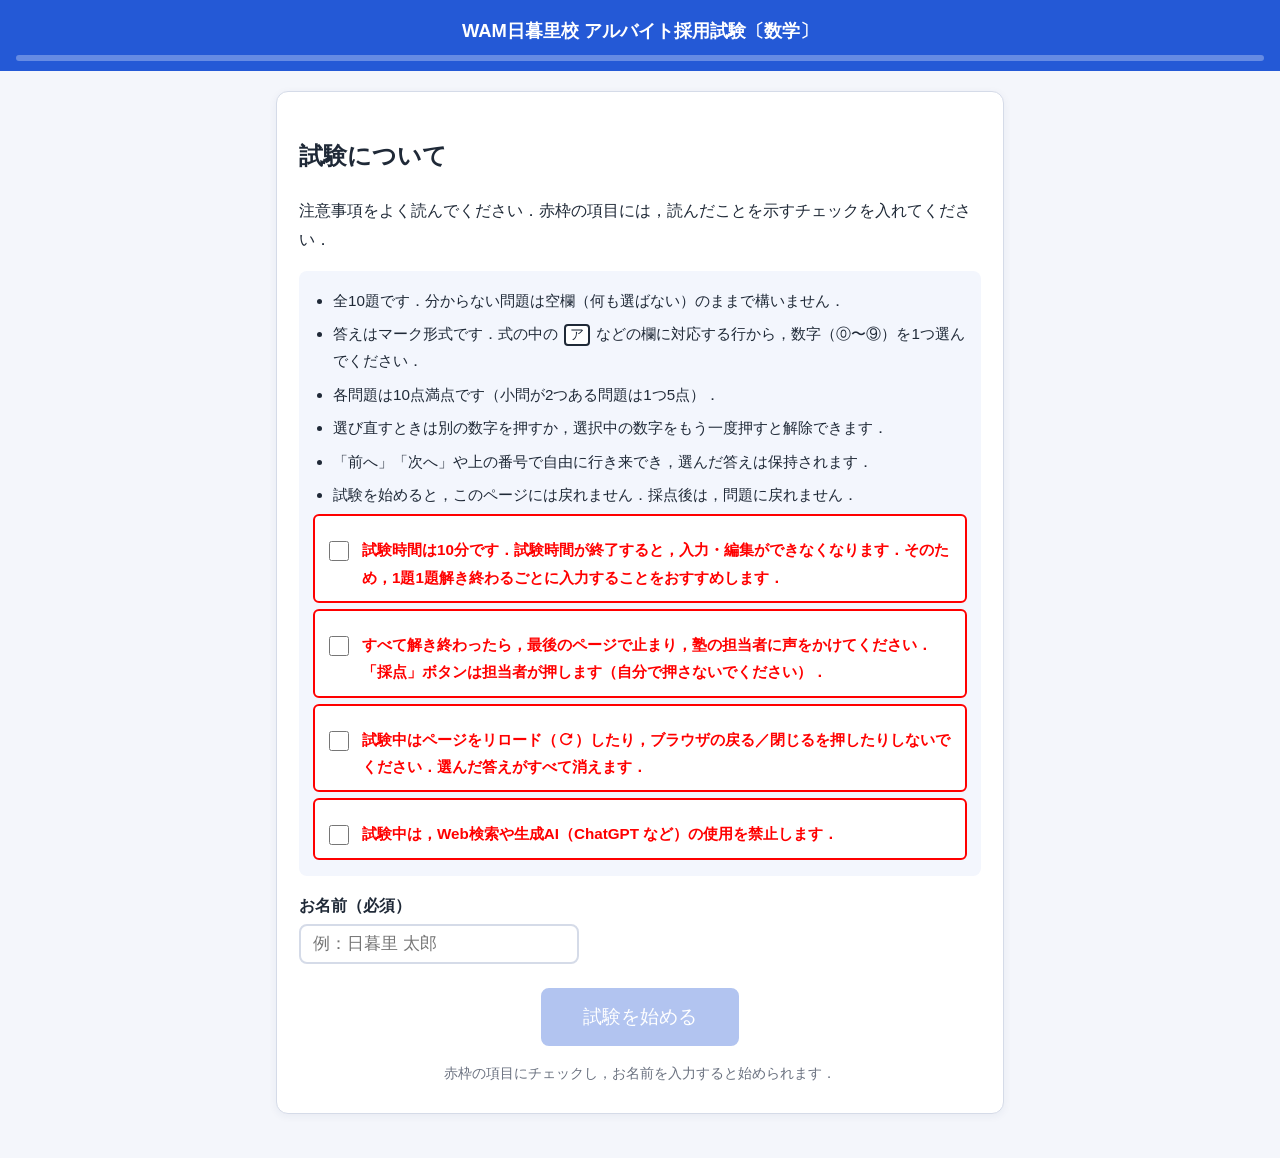
==== index.html @ e1ed0a29 "first commit" ====
<!DOCTYPE html>
<html lang="ja">

<head>
  <meta charset="UTF-8">
  <meta name="viewport" content="width=device-width, initial-scale=1">
  <title>採用試験〔数学〕</title>
  <link rel="stylesheet" href="style.css">
</head>
<body>
<header class="site-header">
    <div class="header-top">
      <h1>WAM日暮里校  アルバイト採用試験〔数学〕</h1>
      <div id="timer" class="timer" hidden aria-live="off"><span class="timer-label">残り時間</span><span id="timerValue">10:00</span></div>
    </div>
    <div class="progress" aria-hidden="true">
      <div id="progressBar"></div>
    </div>
    <nav id="pager" class="pager" aria-label="問題一覧"></nav>
  </header>

  <main id="app"></main>

  <footer class="site-footer">
    <button id="prevBtn" class="btn ghost" type="button">← 前へ</button>
    <span id="pageInfo"></span>
    <button id="nextBtn" class="btn primary" type="button">次へ →</button>
  </footer>

  <script src="data.js"></script>
<script src="script.js"></script>
</body>

</html>
---- style.css ----
:root {
  --bg: #f4f6fb;
  --card: #ffffff;
  --text: #1f2937;
  --muted: #6b7280;
  --primary: #2459d6;
  --primary-dark: #1b45a8;
  --border: #d5dbe8;
  --ok: #15803d;
  --ok-bg: #e7f6ec;
  --ng: #b91c1c;
  --ng-bg: #fdeaea;
  --blank: #92600a;
  --blank-bg: #fff4dc;
}

* {
  box-sizing: border-box;
}

body {
  margin: 0;
  background: var(--bg);
  color: var(--text);
  font-family: "Hiragino Kaku Gothic ProN", "Yu Gothic", "Meiryo", sans-serif;
  line-height: 1.8;
  padding-bottom: 84px;
}

.site-header {
  background: var(--primary);
  color: #fff;
  padding: 14px 16px 10px;
  position: sticky;
  top: 0;
  z-index: 10;
}

.site-header h1 {
  margin: 0 0 8px;
  font-size: 1.15rem;
  text-align: center;
}

.progress {
  height: 6px;
  background: rgba(255, 255, 255, .3);
  border-radius: 3px;
  overflow: hidden;
}

#progressBar {
  height: 100%;
  width: 0;
  background: #fff;
  transition: width .25s;
}

.pager {
  display: flex;
  flex-wrap: wrap;
  gap: 6px;
  justify-content: center;
  margin-top: 10px;
}

.pager button {
  min-width: 34px;
  height: 30px;
  border-radius: 15px;
  border: 1px solid rgba(255, 255, 255, .6);
  background: transparent;
  color: #fff;
  cursor: pointer;
  font-size: .85rem;
}

.pager button.answered {
  background: rgba(255, 255, 255, .28);
}

.pager button.current {
  background: #fff;
  color: var(--primary);
  font-weight: bold;
}

main {
  max-width: 760px;
  margin: 20px auto;
  padding: 0 16px;
}

.card {
  background: var(--card);
  border: 1px solid var(--border);
  border-radius: 12px;
  padding: 22px 22px 26px;
  box-shadow: 0 2px 8px rgba(30, 50, 100, .06);
}

.q-head {
  display: flex;
  align-items: baseline;
  gap: 10px;
  flex-wrap: wrap;
  margin-bottom: 8px;
}

.q-no {
  font-size: 1.4rem;
  font-weight: bold;
  color: var(--primary);
}

.q-level {
  font-size: .8rem;
  background: #e6ecfb;
  color: var(--primary-dark);
  padding: 1px 10px;
  border-radius: 10px;
}

.q-text {
  font-size: 1.05rem;
  margin: 6px 0 12px;
}

.q-text p {
  margin: 4px 0;
}

.figure {
  text-align: center;
  margin: 10px 0 14px;
}

.figure svg {
  max-width: 100%;
  height: auto;
  background: #fafbff;
  border: 1px solid var(--border);
  border-radius: 8px;
}

.btn {
  font-size: 1rem;
  padding: 10px 22px;
  border-radius: 8px;
  cursor: pointer;
  border: 2px solid var(--primary);
  font-family: inherit;
}

.btn.primary {
  background: var(--primary);
  color: #fff;
}

.btn.primary:hover {
  background: var(--primary-dark);
}

.btn.ghost {
  background: #fff;
  color: var(--primary);
}

.btn.ghost:hover {
  background: #eef2fd;
}

.btn:disabled {
  opacity: .35;
  cursor: default;
}

.btn.big {
  font-size: 1.2rem;
  padding: 14px 40px;
}

.site-footer {
  position: fixed;
  left: 0;
  right: 0;
  bottom: 0;
  background: #fff;
  border-top: 1px solid var(--border);
  padding: 12px 16px;
  display: flex;
  justify-content: space-between;
  align-items: center;
  gap: 8px;
}

.site-footer span {
  color: var(--muted);
  font-size: .9rem;
}

.center {
  text-align: center;
}

.start-box label {
  display: block;
  margin: 14px 0 4px;
  font-weight: bold;
}

.start-box input {
  font-size: 1.05rem;
  padding: 8px 12px;
  width: 280px;
  max-width: 100%;
  border: 2px solid var(--border);
  border-radius: 8px;
}

.notes {
  background: #f3f6fd;
  border-radius: 8px;
  padding: 10px 18px 10px 34px;
  font-size: .95rem;
}

.summary {
  font-size: 1.1rem;
  margin: 12px 0 18px;
}

.score-big {
  font-size: 2.6rem;
  font-weight: bold;
  color: var(--primary);
  line-height: 1.2;
}

.result-q {
  border-top: 1px solid var(--border);
  padding-top: 12px;
  margin-top: 14px;
}

.result-q h3 {
  margin: 0 0 6px;
  font-size: 1rem;
}

.result-part {
  border-radius: 8px;
  padding: 8px 12px;
  margin: 8px 0;
  font-size: .95rem;
}

.result-part.ok {
  background: var(--ok-bg);
}

.result-part.ng {
  background: var(--ng-bg);
}

.result-part.blank {
  background: var(--blank-bg);
}

.result-part .explain {
  color: var(--muted);
  font-size: .88rem;
  margin-top: 2px;
}

.warn {
  color: var(--blank);
  background: var(--blank-bg);
  border-radius: 8px;
  padding: 8px 12px;
  font-size: .95rem;
}

/* ===== マーク形式の解答欄 ===== */
.part { margin: 18px 0 26px; }
.formula { font-size: 1.25rem; display: flex; align-items: center; flex-wrap: wrap; gap: 4px; }
.formula .label { font-weight: bold; margin-right: 8px; }
.part .hint { font-size: .85rem; color: var(--muted); margin: 2px 0 0; }
.box {
  display: inline-flex; align-items: center; justify-content: center;
  min-width: 2em; height: 2em; padding: 0 4px; margin: 0 2px;
  border: 2px solid var(--text); border-radius: 4px; background: #fff; font-size: 1.05rem;
}
.box.filled { background: #e6ecfb; border-color: var(--primary); color: var(--primary-dark); font-weight: bold; }
.box.small { height: 1.8em; font-size: .95rem; flex: none; }
.box.inline { height: 1.5em; min-width: 1.6em; font-size: .9rem; }

.mark-sheet { margin-top: 12px; border: 1px solid var(--border); border-radius: 8px; padding: 6px 10px; background: #fcfcff; }
.mark-row { display: flex; align-items: center; gap: 10px; padding: 4px 0; border-bottom: 1px dashed var(--border); }
.mark-row:last-child { border-bottom: none; }
.marks { display: flex; flex-wrap: wrap; gap: 2px; }
button.mark {
  width: 36px; height: 36px; border-radius: 50%; border: 1px solid transparent; background: transparent;
  font-size: 1.35rem; line-height: 1; cursor: pointer; color: var(--text); padding: 0; font-family: inherit;
}
button.mark:hover { background: #eef2fd; border-color: var(--border); }
button.mark.on { background: var(--primary); color: #fff; border-color: var(--primary); }

.mark-sym { font-weight: bold; margin-right: 6px; }
.ok .mark-sym { color: var(--ok); }
.ng .mark-sym { color: var(--ng); }
.blank .mark-sym { color: var(--blank); }

/* ===== 解答ページ ===== */
.ans-page main { display: flex; flex-direction: column; gap: 18px; }
.ans-page .site-header { position: static; }
.ans-page { padding-bottom: 24px; }
.ans-card { scroll-margin-top: 12px; }
.ans-value { font-size: 1.15rem; }

@media (max-width: 520px) {
  .card { padding: 16px 14px 20px; }
  button.mark { width: 30px; height: 30px; font-size: 1.15rem; }
}

.q-pt { font-size: .85rem; color: var(--muted); }
.q-score { float: right; font-size: 1.1rem; color: var(--primary); }

/* 分数 */
.frac { display: inline-flex; flex-direction: column; align-items: center; vertical-align: middle; margin: 0 4px; }
.frac .num, .frac .den { display: flex; align-items: center; justify-content: center; padding: 2px 4px; }
.frac .num { border-bottom: 2px solid var(--text); }

/* リロード禁止の注意（最初のページのみ） */
.notes.check-list { padding: 10px 14px 10px 34px; }
.check-list .warn-li { list-style: none; margin-left: -20px; }
.check-list li { margin: 6px 0; }
.check-list label { display: flex; gap: 10px; align-items: flex-start; cursor: pointer; }
.check-list input[type="checkbox"] { width: 20px; height: 20px; margin-top: 5px; flex: none; cursor: pointer; }
.check-list .warn-li {
  color: rgb(255, 0, 0); border: 2px solid rgb(255, 0, 0); border-radius: 6px; background: #fff; padding: 6px 10px;
}
.hint-start { color: var(--muted); font-size: .85rem; margin: 6px 0 0; }
.finish-note {
  color: rgb(255, 0, 0); font-weight: bold; font-size: 1.05rem;
  border: 2px solid rgb(255, 0, 0); border-radius: 6px; background: #fff; padding: 8px 12px;
}

/* リロードアイコン */
.reload-icon { width: 1.2em; height: 1.2em; vertical-align: -0.25em; display: inline-block; }

/* タイマー（右上） */
.site-header { position: sticky; }
.timer {
  flex: none;
  background: rgba(255, 255, 255, .18); border: 1px solid rgba(255, 255, 255, .7);
  border-radius: 8px; padding: 2px 10px; line-height: 1.4; text-align: center;
  font-variant-numeric: tabular-nums;
}
.timer-label { display: inline; font-size: .7rem; opacity: .9; }
#timerValue { font-size: 1.35rem; font-weight: bold; }
.timer.low { background: #fff; color: rgb(255, 0, 0); border-color: #fff; }
.timer.over { background: rgb(255, 0, 0); color: #fff; }
.header-top { display: flex; align-items: center; justify-content: center; gap: 12px; margin-bottom: 8px; }
.header-top h1 { margin: 0; flex: 1; }
.timer { display: flex; align-items: baseline; gap: 6px; }
.timer[hidden] { display: none; }
@media (max-width: 640px) {
  .header-top h1 { text-align: left; font-size: 1rem; }
}

/* 印刷用 */
.print-only { display: none; }
@media print {
  @page { size: A4; margin: 14mm; }
  * { -webkit-print-color-adjust: exact; print-color-adjust: exact; }
  body { background: #fff; padding: 0 !important; font-size: 11pt; line-height: 1.6; }
  .site-header, .site-footer, .timer, .btn, button, .pager { display: none !important; }
  main { max-width: none; margin: 0; padding: 0; }
  .card { border: none; box-shadow: none; padding: 0; }
  .print-only { display: block; }
  .print-meta { text-align: right; font-size: 10pt; color: #555; margin: 0 0 4px; }
  .summary { margin: 4px 0 10px; }
  .score-big { font-size: 24pt; }
  .result-q { break-inside: avoid; page-break-inside: avoid; margin-top: 8px; padding-top: 6px; }
  .result-part { break-inside: avoid; padding: 4px 8px; margin: 4px 0; font-size: 10pt; }
  .result-part .explain { font-size: 9pt; }
  .q-score { float: right; }
}

/* 時間切れ */
button.mark:disabled { cursor: not-allowed; opacity: .55; }
button.mark:disabled:hover { background: transparent; border-color: transparent; }
button.mark.on:disabled { background: var(--primary); opacity: .75; border-color: var(--primary); }
.timeup-note { color: rgb(255, 0, 0); font-weight: bold; border: 2px solid rgb(255, 0, 0); border-radius: 6px; padding: 6px 10px; margin: 6px 0 12px; }

/* 全画面が解除されたときの覆い */
.fs-guard {
  position: fixed; inset: 0; z-index: 1000; background: rgba(20, 24, 40, .94);
  display: flex; align-items: center; justify-content: center; padding: 16px;
}
.fs-guard[hidden] { display: none; }
.fs-box { background: #fff; border-radius: 12px; padding: 28px 32px; text-align: center; max-width: 440px; }
.fs-box p { margin: 0 0 12px; color: rgb(255, 0, 0); }
.fs-box p + p { color: var(--text); }
@media print { .fs-guard { display: none !important; } .no-print { display: none !important; } }

/* 採点結果：点数と印刷ボタン／担当者向けメッセージ */
.score-row { display: flex; align-items: center; justify-content: center; gap: 18px; flex-wrap: wrap; }
.staff-note { margin: 8px 0 12px; padding: 10px 14px; background: #eef2fd; border: 1px solid var(--border); border-radius: 8px; font-size: .95rem; }
kbd { border: 1px solid #999; border-bottom-width: 2px; border-radius: 4px; padding: 0 6px; background: #fff; font-family: inherit; font-size: .9em; }
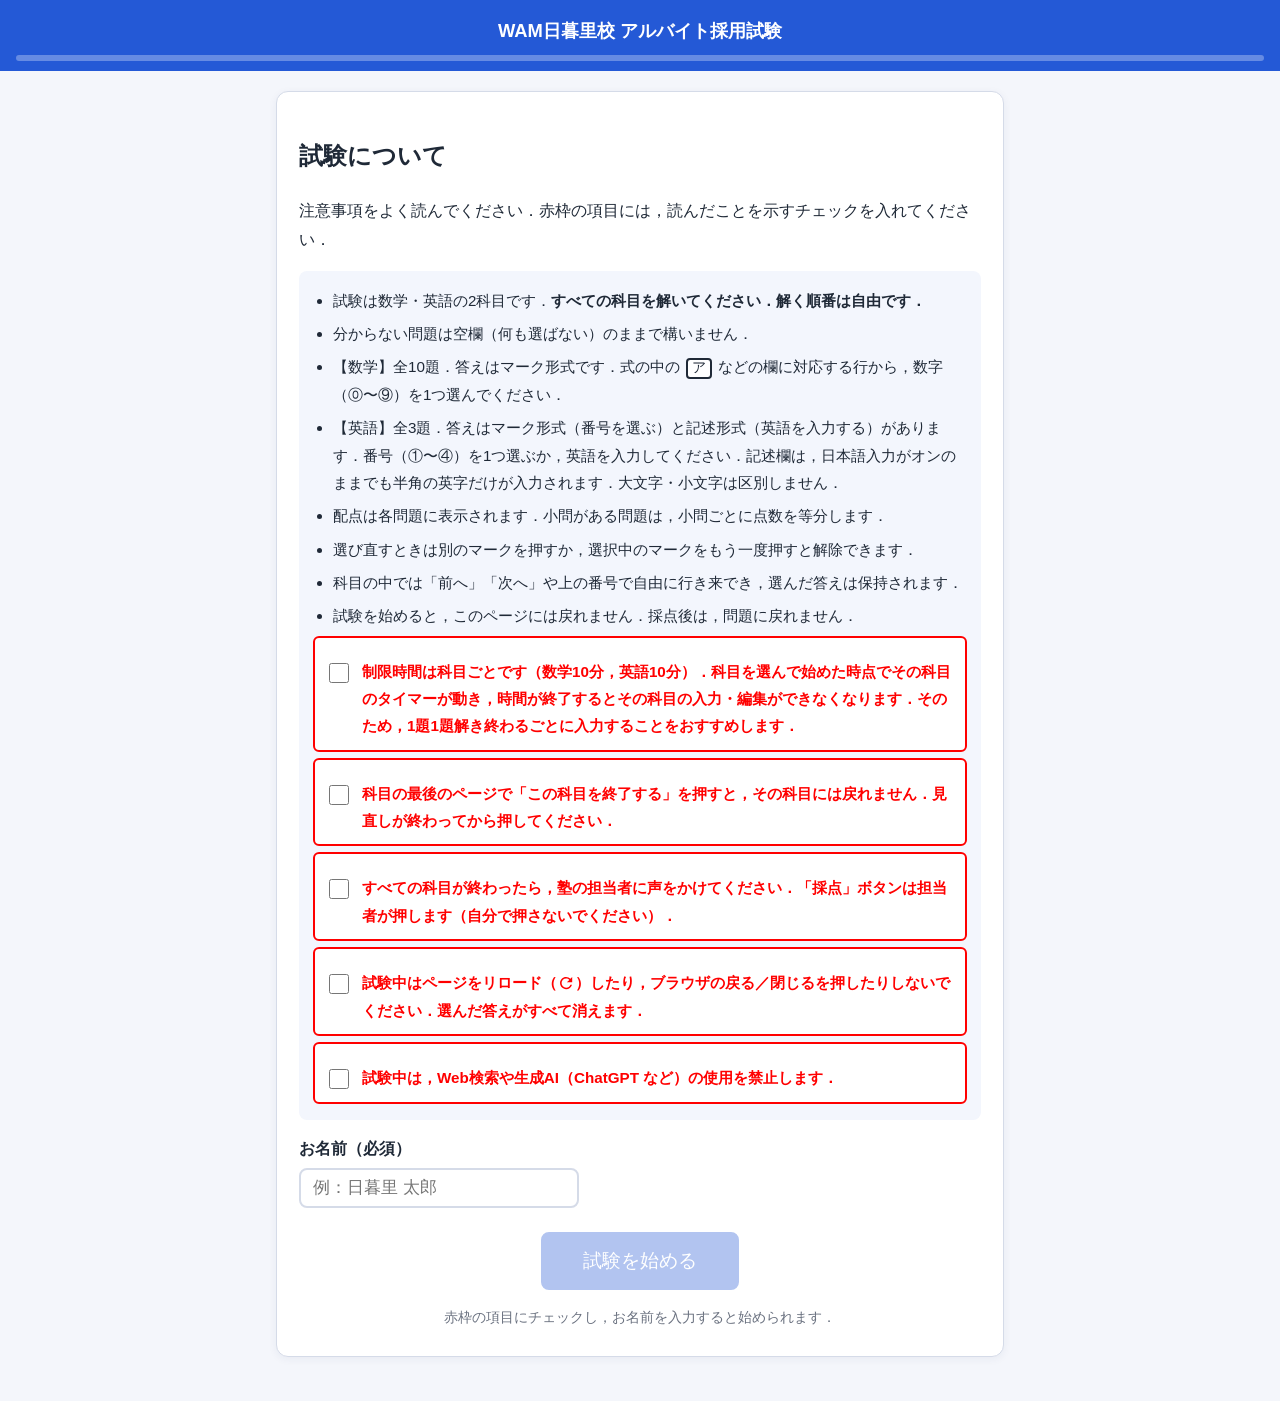
==== commit 0cecaff1: "英語を追加" ====
--- a/index.html
+++ b/index.html
@@ -4,14 +4,14 @@
 <head>
   <meta charset="UTF-8">
   <meta name="viewport" content="width=device-width, initial-scale=1">
-  <title>採用試験〔数学〕</title>
+  <title>採用試験</title>
   <link rel="stylesheet" href="style.css">
 </head>
 <body>
 <header class="site-header">
     <div class="header-top">
-      <h1>WAM日暮里校  アルバイト採用試験〔数学〕</h1>
-      <div id="timer" class="timer" hidden aria-live="off"><span class="timer-label">残り時間</span><span id="timerValue">10:00</span></div>
+      <h1 id="examTitle">WAM日暮里校  アルバイト採用試験</h1>
+      <div id="timer" class="timer" hidden aria-live="off"><span class="timer-label">残り時間</span><span id="timerValue">--:--</span></div>
     </div>
     <div class="progress" aria-hidden="true">
       <div id="progressBar"></div>
@@ -28,6 +28,8 @@
   </footer>
 
   <script src="data.js"></script>
+  <script src="math.js"></script>
+  <script src="english.js"></script>
 <script src="script.js"></script>
 </body>
 
--- a/style.css
+++ b/style.css
@@ -409,3 +409,50 @@
 .score-row { display: flex; align-items: center; justify-content: center; gap: 18px; flex-wrap: wrap; }
 .staff-note { margin: 8px 0 12px; padding: 10px 14px; background: #eef2fd; border: 1px solid var(--border); border-radius: 8px; font-size: .95rem; }
 kbd { border: 1px solid #999; border-bottom-width: 2px; border-radius: 4px; padding: 0 6px; background: #fff; font-family: inherit; font-size: .9em; }
+
+/* ===== 科目選択 ===== */
+.subject-links { display: flex; gap: 8px; justify-content: center; margin-top: 8px; }
+.subject-link { color: #fff; border: 1px solid rgba(255, 255, 255, .6); border-radius: 15px; padding: 3px 14px; text-decoration: none; font-size: .9rem; }
+.subject-link.on { background: #fff; color: var(--primary); font-weight: bold; }
+
+/* ===== 科目選択ページ ===== */
+.hub-list { display: flex; flex-wrap: wrap; gap: 14px; justify-content: center; margin: 18px 0; }
+.hub-item { border: 2px solid var(--border); border-radius: 10px; padding: 14px 18px; min-width: 200px; background: #fff; }
+.hub-item.done { background: #f1f3f6; color: var(--muted); }
+.hub-name { font-size: 1.4rem; font-weight: bold; }
+.hub-meta, .hub-status { font-size: .9rem; color: var(--muted); margin: 4px 0 8px; }
+.hub-note { color: var(--muted); font-size: .9rem; }
+.subject-heading { margin-top: 32px; border-bottom: 2px solid var(--primary); padding-bottom: 4px; }
+
+/* ===== 記述欄（英語）／確認ダイアログ ===== */
+.text-input { flex: 1; min-width: 0; max-width: 420px; font-size: 1.1rem; padding: 6px 10px; border: 2px solid var(--border); border-radius: 6px; background: #fff; ime-mode: disabled; font-family: "Segoe UI", Arial, sans-serif; }
+.text-input:focus { outline: none; border-color: var(--primary); }
+.text-input:disabled { background: #f1f3f6; }
+.dlg .fs-box p.dlg-title { color: var(--text); font-size: 1.1rem; }
+.dlg .fs-box p { color: var(--text); }
+.dlg .btn { margin: 0 6px; }
+
+
+/* 小問ごとの設問文 */
+.prompt { margin: 0 0 8px; line-height: 1.7; }
+.prompt .opts { display: block; color: var(--text); }
+.passage { background: #fafafa; border: 1px solid var(--border); border-radius: 8px; padding: 12px 16px; line-height: 1.9; font-family: "Segoe UI", Arial, sans-serif; }
+.passage h4 { margin: 0 0 6px; text-align: center; }
+
+/* 設問文の横に小問番号を並べる（英語） */
+.prompt { display: flex; gap: 10px; align-items: baseline; font-size: 1.1rem; line-height: 1.8; margin-bottom: 8px; }
+.prompt .label { font-weight: bold; flex: none; }
+.prompt-body { flex: 1; min-width: 0; }
+.prompt-body .ja { display: block; font-size: .92rem; color: var(--muted); }
+.blank-line { display: inline-block; width: 4.5em; border-bottom: 2px solid var(--text); margin: 0 3px; vertical-align: baseline; }
+.part.plain .mark-sheet { margin-top: 4px; }
+
+/* 英語：指定語の強調／縦並びの選択肢 */
+.given-word { background: #fff2a8; font-weight: bold; padding: 0 4px; border-radius: 3px; }
+.opts-v { display: block; margin-top: 4px; }
+.opts-v > span { display: block; }
+
+/* 英語：解答欄が複数ある小問は横に並べる */
+.part.plain .mark-sheet { display: flex; flex-wrap: wrap; gap: 4px 14px; }
+.part.plain .mark-row { border-bottom: none; padding: 4px 0; }
+.part.plain .mark-row:has(.text-input) { flex: 1 1 180px; max-width: 320px; }
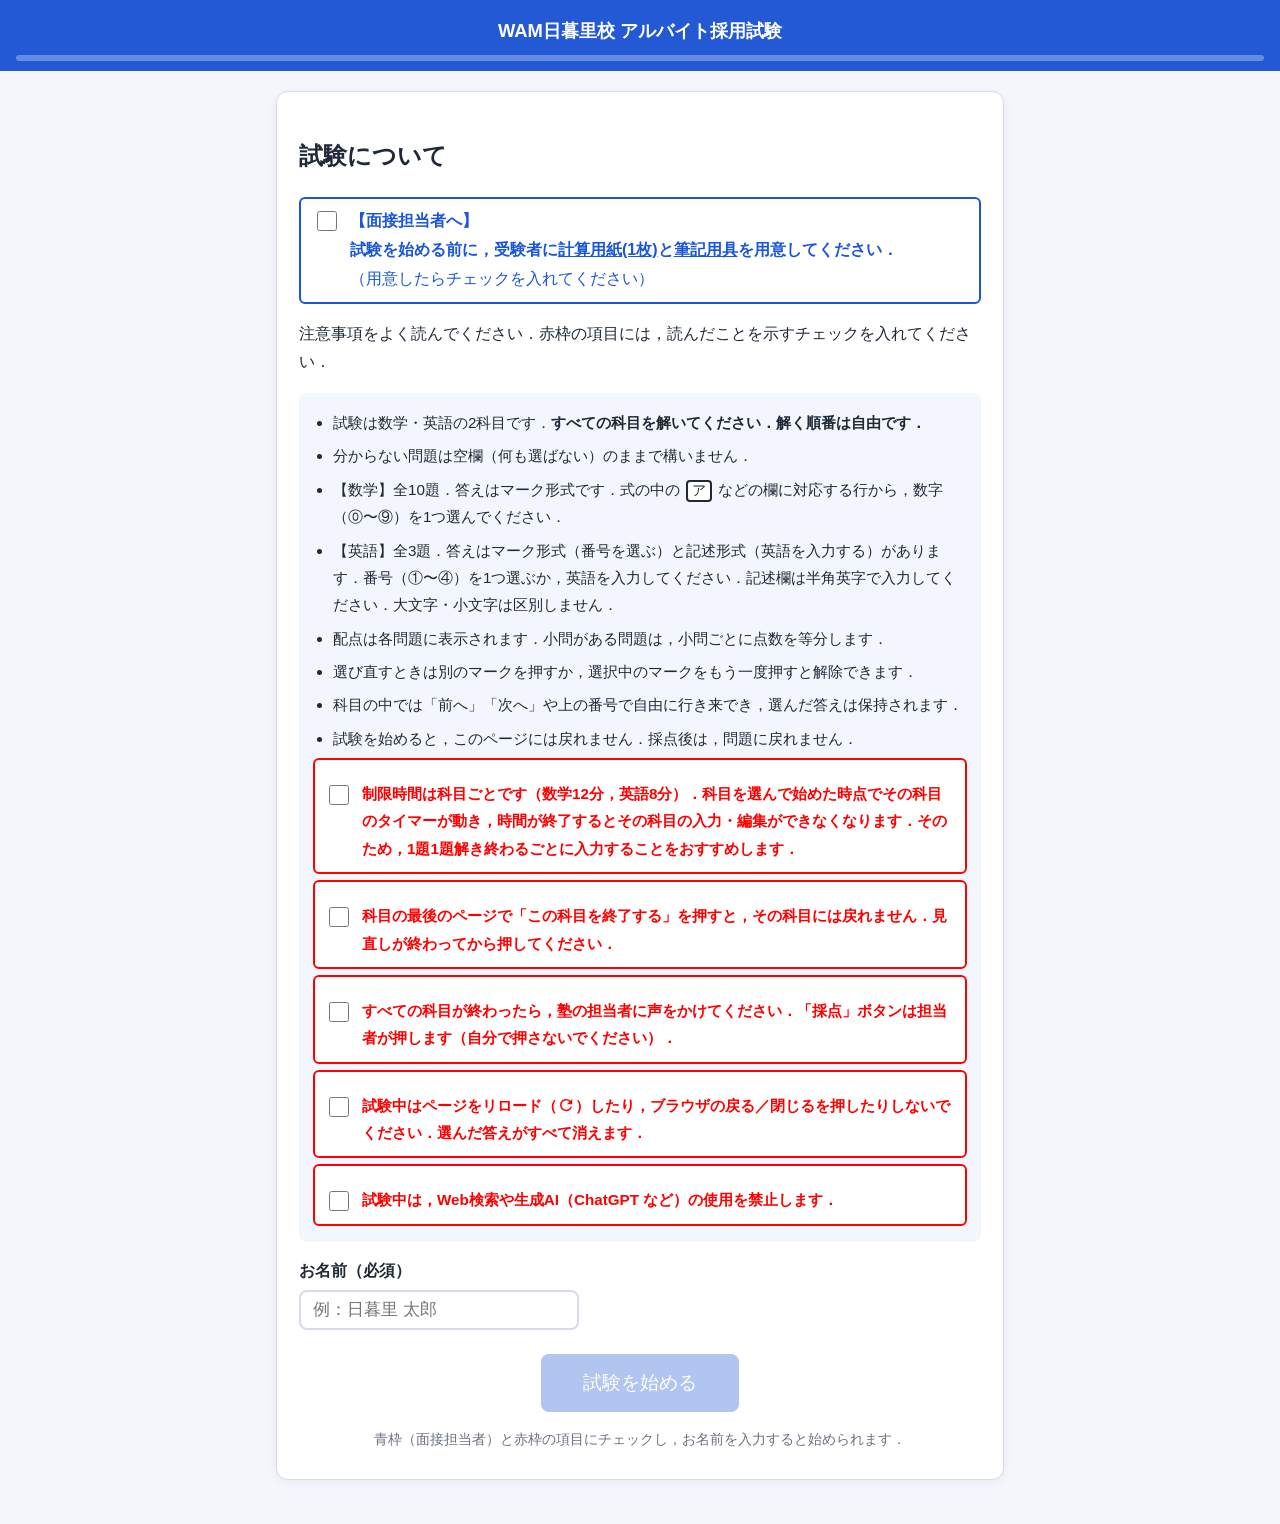
==== commit 93f7b6f7: "可読性の向上" ====
--- a/index.html
+++ b/index.html
@@ -5,10 +5,11 @@
   <meta charset="UTF-8">
   <meta name="viewport" content="width=device-width, initial-scale=1">
   <title>採用試験</title>
-  <link rel="stylesheet" href="style.css">
+  <link rel="stylesheet" href="css/style.css">
 </head>
+
 <body>
-<header class="site-header">
+  <header class="site-header">
     <div class="header-top">
       <h1 id="examTitle">WAM日暮里校  アルバイト採用試験</h1>
       <div id="timer" class="timer" hidden aria-live="off"><span class="timer-label">残り時間</span><span id="timerValue">--:--</span></div>
@@ -27,10 +28,13 @@
     <button id="nextBtn" class="btn primary" type="button">次へ →</button>
   </footer>
 
-  <script src="data.js"></script>
-  <script src="math.js"></script>
-  <script src="english.js"></script>
-<script src="script.js"></script>
+  <!-- 読み込み順：共通ルール → 設定 → 科目（問題）→ 画面の処理 -->
+  <script src="js/core.js"></script>
+  <script src="content/settings.js"></script>
+  <script src="content/figures.js"></script>
+  <script src="content/math.js"></script>
+  <script src="content/english.js"></script>
+  <script src="js/exam.js"></script>
 </body>
 
-</html>+</html>
--- a/css/style.css
+++ b/css/style.css
@@ -0,0 +1,473 @@
+:root {
+  --bg: #f4f6fb;
+  --card: #ffffff;
+  --text: #1f2937;
+  --muted: #6b7280;
+  --primary: #2459d6;
+  --primary-dark: #1b45a8;
+  --border: #d5dbe8;
+  --ok: #15803d;
+  --ok-bg: #e7f6ec;
+  --ng: #b91c1c;
+  --ng-bg: #fdeaea;
+  --blank: #92600a;
+  --blank-bg: #fff4dc;
+}
+
+* {
+  box-sizing: border-box;
+}
+
+body {
+  margin: 0;
+  background: var(--bg);
+  color: var(--text);
+  font-family: "Hiragino Kaku Gothic ProN", "Yu Gothic", "Meiryo", sans-serif;
+  line-height: 1.8;
+  padding-bottom: 84px;
+}
+
+.site-header {
+  background: var(--primary);
+  color: #fff;
+  padding: 14px 16px 10px;
+  position: sticky;
+  top: 0;
+  z-index: 10;
+}
+
+.site-header h1 {
+  margin: 0 0 8px;
+  font-size: 1.15rem;
+  text-align: center;
+}
+
+.progress {
+  height: 6px;
+  background: rgba(255, 255, 255, .3);
+  border-radius: 3px;
+  overflow: hidden;
+}
+
+#progressBar {
+  height: 100%;
+  width: 0;
+  background: #fff;
+  transition: width .25s;
+}
+
+.pager {
+  display: flex;
+  flex-wrap: wrap;
+  gap: 6px;
+  justify-content: center;
+  margin-top: 10px;
+}
+
+.pager button {
+  min-width: 34px;
+  height: 30px;
+  border-radius: 15px;
+  border: 1px solid rgba(255, 255, 255, .6);
+  background: transparent;
+  color: #fff;
+  cursor: pointer;
+  font-size: .85rem;
+}
+
+.pager button.answered {
+  background: rgba(255, 255, 255, .28);
+}
+
+.pager button.current {
+  background: #fff;
+  color: var(--primary);
+  font-weight: bold;
+}
+
+main {
+  max-width: 760px;
+  margin: 20px auto;
+  padding: 0 16px;
+}
+
+.card {
+  background: var(--card);
+  border: 1px solid var(--border);
+  border-radius: 12px;
+  padding: 22px 22px 26px;
+  box-shadow: 0 2px 8px rgba(30, 50, 100, .06);
+}
+
+.q-head {
+  display: flex;
+  align-items: baseline;
+  gap: 10px;
+  flex-wrap: wrap;
+  margin-bottom: 8px;
+}
+
+.q-no {
+  font-size: 1.4rem;
+  font-weight: bold;
+  color: var(--primary);
+}
+
+.q-level {
+  font-size: .8rem;
+  background: #e6ecfb;
+  color: var(--primary-dark);
+  padding: 1px 10px;
+  border-radius: 10px;
+}
+
+.q-text {
+  font-size: 1.05rem;
+  margin: 6px 0 12px;
+}
+
+.q-text p {
+  margin: 4px 0;
+}
+
+.figure {
+  text-align: center;
+  margin: 10px 0 14px;
+}
+
+.figure svg {
+  max-width: 100%;
+  height: auto;
+  background: #fafbff;
+  border: 1px solid var(--border);
+  border-radius: 8px;
+}
+
+.btn {
+  font-size: 1rem;
+  padding: 10px 22px;
+  border-radius: 8px;
+  cursor: pointer;
+  border: 2px solid var(--primary);
+  font-family: inherit;
+}
+
+.btn.primary {
+  background: var(--primary);
+  color: #fff;
+}
+
+.btn.primary:hover {
+  background: var(--primary-dark);
+}
+
+.btn.ghost {
+  background: #fff;
+  color: var(--primary);
+}
+
+.btn.ghost:hover {
+  background: #eef2fd;
+}
+
+.btn:disabled {
+  opacity: .35;
+  cursor: default;
+}
+
+.btn.big {
+  font-size: 1.2rem;
+  padding: 14px 40px;
+}
+
+.site-footer {
+  position: fixed;
+  left: 0;
+  right: 0;
+  bottom: 0;
+  background: #fff;
+  border-top: 1px solid var(--border);
+  padding: 12px 16px;
+  display: flex;
+  justify-content: space-between;
+  align-items: center;
+  gap: 8px;
+}
+
+.site-footer span {
+  color: var(--muted);
+  font-size: .9rem;
+}
+
+.center {
+  text-align: center;
+}
+
+.start-box label {
+  display: block;
+  margin: 14px 0 4px;
+  font-weight: bold;
+}
+
+.start-box input {
+  font-size: 1.05rem;
+  padding: 8px 12px;
+  width: 280px;
+  max-width: 100%;
+  border: 2px solid var(--border);
+  border-radius: 8px;
+}
+
+.notes {
+  background: #f3f6fd;
+  border-radius: 8px;
+  padding: 10px 18px 10px 34px;
+  font-size: .95rem;
+}
+
+.summary {
+  font-size: 1.1rem;
+  margin: 12px 0 18px;
+}
+
+.score-big {
+  font-size: 2.6rem;
+  font-weight: bold;
+  color: var(--primary);
+  line-height: 1.2;
+}
+
+.result-q {
+  border-top: 1px solid var(--border);
+  padding-top: 12px;
+  margin-top: 14px;
+}
+
+.result-q h3 {
+  margin: 0 0 6px;
+  font-size: 1rem;
+}
+
+.result-part {
+  border-radius: 8px;
+  padding: 8px 12px;
+  margin: 8px 0;
+  font-size: .95rem;
+}
+
+.result-part.ok {
+  background: var(--ok-bg);
+}
+
+.result-part.ng {
+  background: var(--ng-bg);
+}
+
+.result-part.blank {
+  background: var(--blank-bg);
+}
+
+.result-part .explain {
+  color: var(--muted);
+  font-size: .88rem;
+  margin-top: 2px;
+}
+
+.warn {
+  color: var(--blank);
+  background: var(--blank-bg);
+  border-radius: 8px;
+  padding: 8px 12px;
+  font-size: .95rem;
+}
+
+/* ===== マーク形式の解答欄 ===== */
+.part { margin: 18px 0 26px; }
+.formula { font-size: 1.25rem; display: flex; align-items: center; flex-wrap: wrap; gap: 4px; }
+.formula .label { font-weight: bold; margin-right: 8px; }
+.part .hint { font-size: .85rem; color: var(--muted); margin: 2px 0 0; }
+.box {
+  display: inline-flex; align-items: center; justify-content: center;
+  min-width: 2em; height: 2em; padding: 0 4px; margin: 0 2px;
+  border: 2px solid var(--text); border-radius: 4px; background: #fff; font-size: 1.05rem;
+}
+.box.filled { background: #e6ecfb; border-color: var(--primary); color: var(--primary-dark); font-weight: bold; }
+.box.small { height: 1.8em; font-size: .95rem; flex: none; }
+.box.inline { height: 1.5em; min-width: 1.6em; font-size: .9rem; }
+
+.mark-sheet { margin-top: 12px; border: 1px solid var(--border); border-radius: 8px; padding: 6px 10px; background: #fcfcff; }
+.mark-row { display: flex; align-items: center; gap: 10px; padding: 4px 0; border-bottom: 1px dashed var(--border); }
+.mark-row:last-child { border-bottom: none; }
+.marks { display: flex; flex-wrap: wrap; gap: 2px; }
+button.mark {
+  width: 36px; height: 36px; border-radius: 50%; border: 1px solid transparent; background: transparent;
+  font-size: 1.35rem; line-height: 1; cursor: pointer; color: var(--text); padding: 0; font-family: inherit;
+}
+button.mark:hover { background: #eef2fd; border-color: var(--border); }
+button.mark.on { background: var(--primary); color: #fff; border-color: var(--primary); }
+
+.mark-sym { font-weight: bold; margin-right: 6px; }
+.ok .mark-sym { color: var(--ok); }
+.ng .mark-sym { color: var(--ng); }
+.blank .mark-sym { color: var(--blank); }
+
+/* ===== 解答ページ ===== */
+.ans-page main { display: flex; flex-direction: column; gap: 18px; }
+.ans-page .site-header { position: static; }
+.ans-page { padding-bottom: 24px; }
+.ans-card { scroll-margin-top: 12px; }
+.ans-value { font-size: 1.15rem; }
+
+@media (max-width: 520px) {
+  .card { padding: 16px 14px 20px; }
+  button.mark { width: 30px; height: 30px; font-size: 1.15rem; }
+}
+
+.q-pt { font-size: .85rem; color: var(--muted); }
+.q-score { float: right; font-size: 1.1rem; color: var(--primary); }
+
+/* 分数 */
+.frac { display: inline-flex; flex-direction: column; align-items: center; vertical-align: middle; margin: 0 4px; }
+.frac .num, .frac .den { display: flex; align-items: center; justify-content: center; padding: 2px 4px; }
+.frac .num { border-bottom: 2px solid var(--text); }
+
+/* リロード禁止の注意（最初のページのみ） */
+.notes.check-list { padding: 10px 14px 10px 34px; }
+.check-list .warn-li { list-style: none; margin-left: -20px; }
+.check-list li { margin: 6px 0; }
+.check-list label { display: flex; gap: 10px; align-items: flex-start; cursor: pointer; }
+.check-list input[type="checkbox"] { width: 20px; height: 20px; margin-top: 5px; flex: none; cursor: pointer; }
+.check-list .warn-li {
+  color: rgb(255, 0, 0); border: 2px solid rgb(255, 0, 0); border-radius: 6px; background: #fff; padding: 6px 10px;
+}
+.hint-start { color: var(--muted); font-size: .85rem; margin: 6px 0 0; }
+.finish-note {
+  color: rgb(255, 0, 0); font-weight: bold; font-size: 1.05rem;
+  border: 2px solid rgb(255, 0, 0); border-radius: 6px; background: #fff; padding: 8px 12px;
+}
+
+/* リロードアイコン */
+.reload-icon { width: 1.2em; height: 1.2em; vertical-align: -0.25em; display: inline-block; }
+
+/* タイマー（右上） */
+.site-header { position: sticky; }
+.timer {
+  flex: none;
+  background: rgba(255, 255, 255, .18); border: 1px solid rgba(255, 255, 255, .7);
+  border-radius: 8px; padding: 2px 10px; line-height: 1.4; text-align: center;
+  font-variant-numeric: tabular-nums;
+}
+.timer-label { display: inline; font-size: .7rem; opacity: .9; }
+#timerValue { font-size: 1.35rem; font-weight: bold; }
+.timer.low { background: #fff; color: rgb(255, 0, 0); border-color: #fff; }
+.timer.over { background: rgb(255, 0, 0); color: #fff; }
+.header-top { display: flex; align-items: center; justify-content: center; gap: 12px; margin-bottom: 8px; }
+.header-top h1 { margin: 0; flex: 1; }
+.timer { display: flex; align-items: baseline; gap: 6px; }
+.timer[hidden] { display: none; }
+@media (max-width: 640px) {
+  .header-top h1 { text-align: left; font-size: 1rem; }
+}
+
+/* 印刷用 */
+.print-only { display: none; }
+@media print {
+  @page { size: A4; margin: 14mm; }
+  * { -webkit-print-color-adjust: exact; print-color-adjust: exact; }
+  body { background: #fff; padding: 0 !important; font-size: 11pt; line-height: 1.6; }
+  .site-header, .site-footer, .timer, .btn, button, .pager { display: none !important; }
+  main { max-width: none; margin: 0; padding: 0; }
+  .card { border: none; box-shadow: none; padding: 0; }
+  .print-only { display: block; }
+  .print-meta { text-align: right; font-size: 10pt; color: #555; margin: 0 0 4px; }
+  .summary { margin: 4px 0 10px; }
+  .score-big { font-size: 24pt; }
+  .result-q { break-inside: avoid; page-break-inside: avoid; margin-top: 8px; padding-top: 6px; }
+  .result-part { break-inside: avoid; padding: 4px 8px; margin: 4px 0; font-size: 10pt; }
+  .result-part .explain { font-size: 9pt; }
+  .q-score { float: right; }
+}
+
+/* 時間切れ */
+button.mark:disabled { cursor: not-allowed; opacity: .55; }
+button.mark:disabled:hover { background: transparent; border-color: transparent; }
+button.mark.on:disabled { background: var(--primary); opacity: .75; border-color: var(--primary); }
+.timeup-note { color: rgb(255, 0, 0); font-weight: bold; border: 2px solid rgb(255, 0, 0); border-radius: 6px; padding: 6px 10px; margin: 6px 0 12px; }
+
+/* 全画面が解除されたときの覆い */
+.fs-guard {
+  position: fixed; inset: 0; z-index: 1000; background: rgba(20, 24, 40, .94);
+  display: flex; align-items: center; justify-content: center; padding: 16px;
+}
+.fs-guard[hidden] { display: none; }
+.fs-box { background: #fff; border-radius: 12px; padding: 28px 32px; text-align: center; max-width: 440px; }
+.fs-box p { margin: 0 0 12px; color: rgb(255, 0, 0); }
+.fs-box p + p { color: var(--text); }
+@media print { .fs-guard { display: none !important; } .no-print { display: none !important; } }
+
+/* 採点結果：点数と印刷ボタン／担当者向けメッセージ */
+.score-row { display: flex; align-items: center; justify-content: center; gap: 18px; flex-wrap: wrap; }
+.staff-note { margin: 8px 0 12px; padding: 10px 14px; background: #eef2fd; border: 1px solid var(--border); border-radius: 8px; font-size: .95rem; }
+kbd { border: 1px solid #999; border-bottom-width: 2px; border-radius: 4px; padding: 0 6px; background: #fff; font-family: inherit; font-size: .9em; }
+
+/* ===== 科目選択 ===== */
+.subject-links { display: flex; gap: 8px; justify-content: center; margin-top: 8px; }
+.subject-link { color: #fff; border: 1px solid rgba(255, 255, 255, .6); border-radius: 15px; padding: 3px 14px; text-decoration: none; font-size: .9rem; }
+.subject-link.on { background: #fff; color: var(--primary); font-weight: bold; }
+
+/* ===== 科目選択ページ ===== */
+.hub-list { display: flex; flex-wrap: wrap; gap: 14px; justify-content: center; margin: 18px 0; }
+.hub-item { border: 2px solid var(--border); border-radius: 10px; padding: 14px 18px; min-width: 200px; background: #fff; }
+.hub-item.done { background: #f1f3f6; color: var(--muted); }
+.hub-name { font-size: 1.4rem; font-weight: bold; }
+.hub-meta, .hub-status { font-size: .9rem; color: var(--muted); margin: 4px 0 8px; }
+.hub-note { color: var(--muted); font-size: .9rem; }
+.subject-heading { margin-top: 32px; border-bottom: 2px solid var(--primary); padding-bottom: 4px; }
+
+/* ===== 記述欄（英語）／確認ダイアログ ===== */
+.text-input { flex: 1; min-width: 0; max-width: 420px; font-size: 1.1rem; padding: 6px 10px; border: 2px solid var(--border); border-radius: 6px; background: #fff; font-family: "Segoe UI", Arial, sans-serif; }
+.text-input:focus { outline: none; border-color: var(--primary); }
+.text-input:disabled { background: #f1f3f6; }
+.dlg .fs-box p.dlg-title { color: var(--text); font-size: 1.1rem; }
+.dlg .fs-box p { color: var(--text); }
+.dlg .btn { margin: 0 6px; }
+
+
+/* 小問ごとの設問文 */
+.prompt { margin: 0 0 8px; line-height: 1.7; }
+.prompt .opts { display: block; color: var(--text); }
+.passage { background: #fafafa; border: 1px solid var(--border); border-radius: 8px; padding: 12px 16px; line-height: 1.9; font-family: "Segoe UI", Arial, sans-serif; }
+.passage h4 { margin: 0 0 6px; text-align: center; }
+
+/* 設問文の横に小問番号を並べる（英語） */
+.prompt { display: flex; gap: 10px; align-items: baseline; font-size: 1.1rem; line-height: 1.8; margin-bottom: 8px; }
+.prompt .label { font-weight: bold; flex: none; }
+.prompt-body { flex: 1; min-width: 0; }
+.prompt-body .ja { display: block; font-size: .92rem; color: var(--muted); }
+.blank-line { display: inline-block; width: 4.5em; border-bottom: 2px solid var(--text); margin: 0 3px; vertical-align: baseline; }
+.part.plain .mark-sheet { margin-top: 4px; }
+
+/* 英語：指定語の強調／縦並びの選択肢 */
+.given-word { background: #fff2a8; font-weight: bold; padding: 0 4px; border-radius: 3px; }
+.opts-v { display: block; margin-top: 4px; }
+.opts-v > span { display: block; }
+
+/* 英語：解答欄が複数ある小問は横に並べる */
+.part.plain .mark-sheet { display: flex; flex-wrap: wrap; gap: 4px 14px; }
+.part.plain .mark-row { border-bottom: none; padding: 4px 0; }
+.part.plain .mark-row:has(.text-input) { flex: 1 1 180px; max-width: 320px; }
+
+/* 記述問題の案内（半角/全角キー） */
+.ime-notice { display: flex; align-items: center; gap: 16px; flex-wrap: wrap; background: #fff8e1; border: 1px solid #f0d98a; border-radius: 8px; padding: 10px 14px; margin: 10px 0 14px; font-size: .92rem; line-height: 1.6; }
+.ime-text { flex: 1 1 260px; }
+.kb-svg { width: 270px; max-width: 100%; height: auto; flex: none; }
+.kb-key { fill: #fff; stroke: #999; stroke-width: 1.2; }
+.kb-key.hot { fill: #ffd54f; stroke: #d32f2f; stroke-width: 2.5; }
+.kb-txt { fill: #444; }
+.kb-txt.hot { fill: #b71c1c; font-weight: bold; }
+
+/* 教室担当者向けのチェック（青枠） */
+.staff-check { margin: 4px 0 14px; padding: 8px 12px; border: 2px solid #1a56db; border-radius: 6px; background: #fff; color: #1a56db; }
+.staff-check label { display: flex; gap: 10px; align-items: flex-start; cursor: pointer; font-weight: normal; margin: 0; }
+.staff-check input[type="checkbox"] { width: 20px; height: 20px; margin-top: 4px; flex: none; cursor: pointer; }
+.staff-tag { font-weight: bold; }
